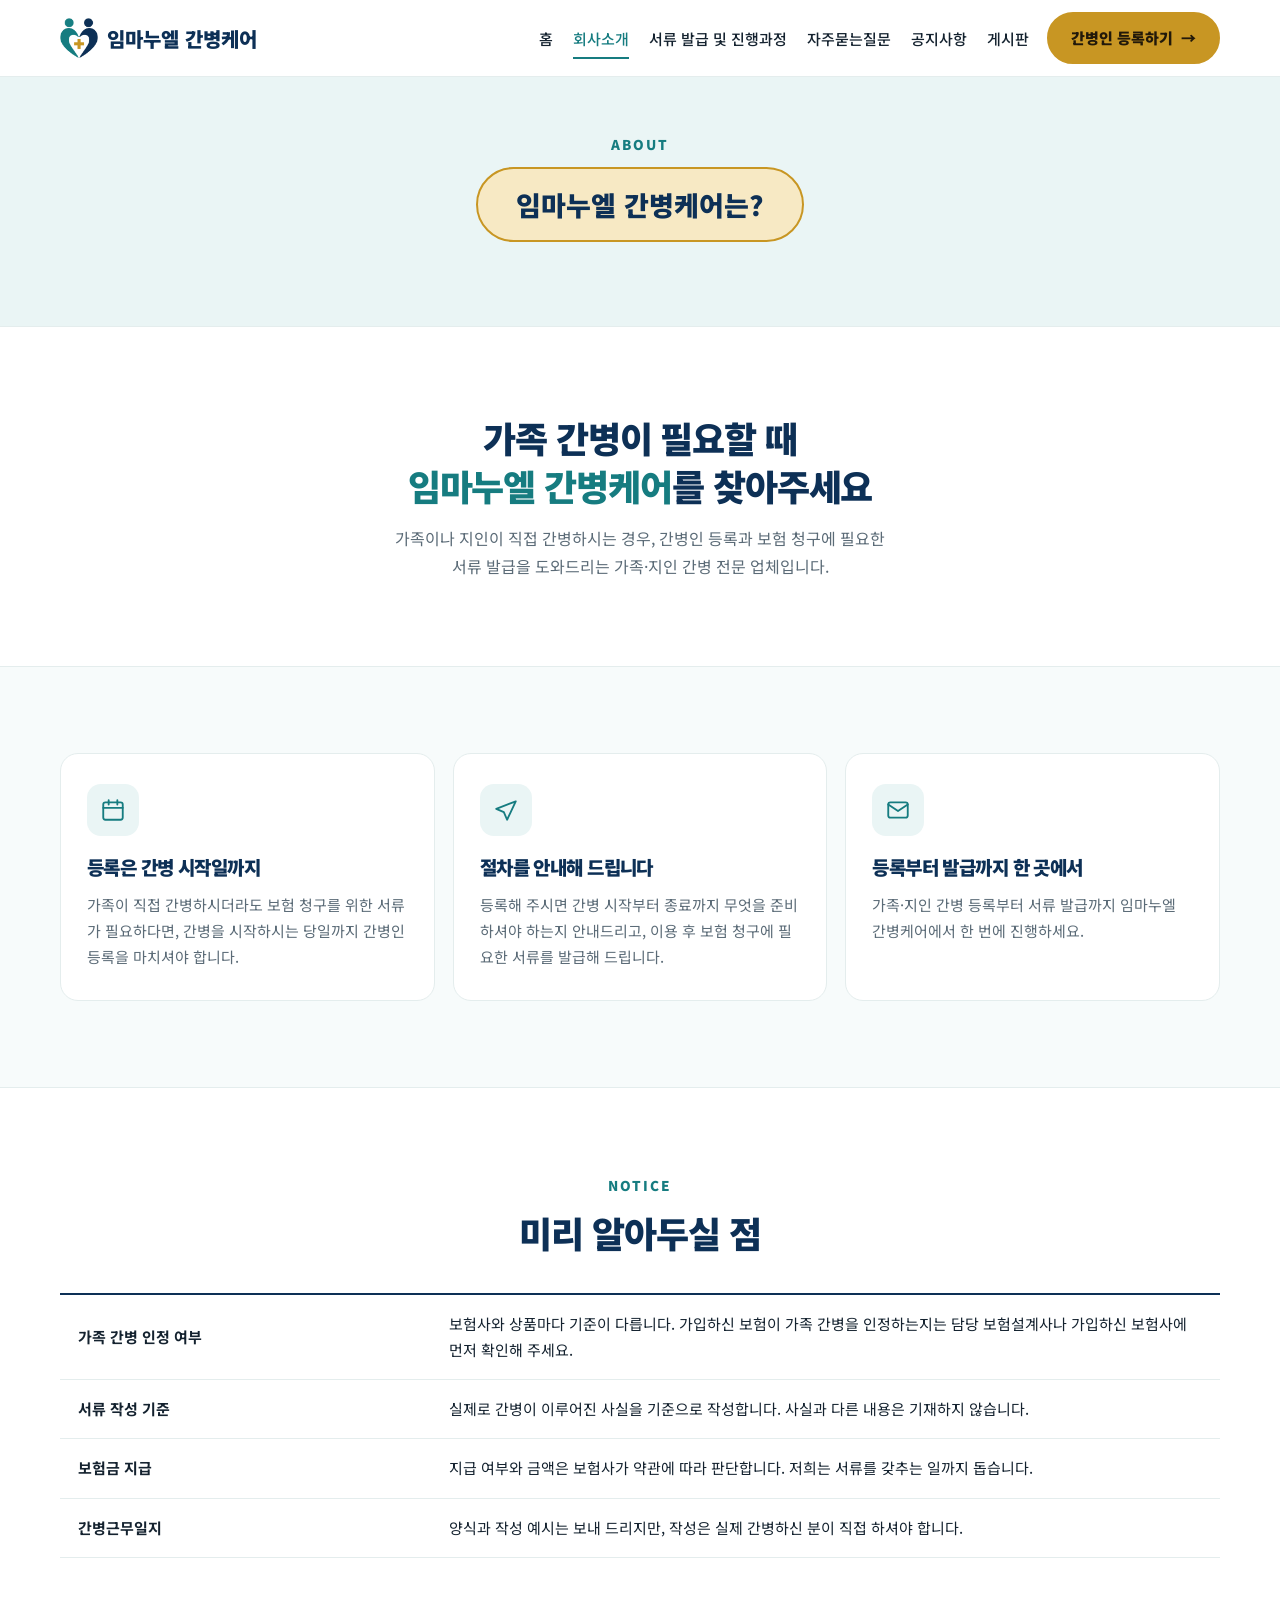
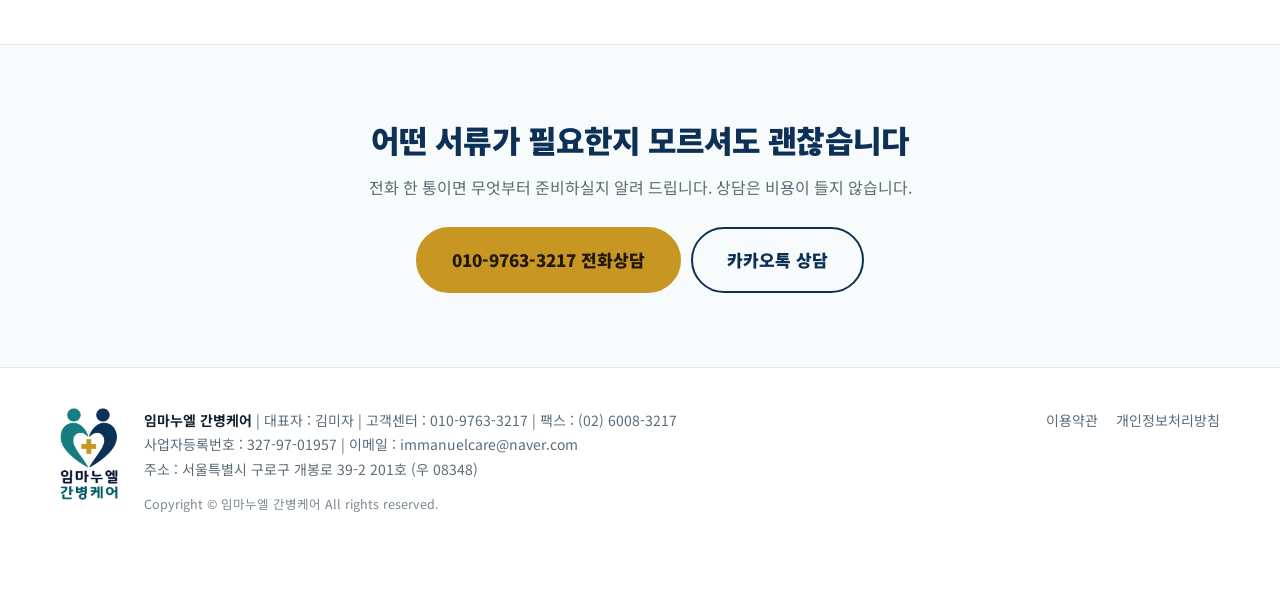
==== about.html @ 87d71054 "임마눙레 간병케어 사이트 1안 초안" ====
<!DOCTYPE html>
<html lang="ko">
<head>
<meta charset="utf-8">
<meta name="viewport" content="width=device-width, initial-scale=1">
<meta name="color-scheme" content="light only">
<title>회사소개 | 임마누엘 간병케어</title>
<meta name="description" content="임마누엘 간병케어 - 가족·지인 간병 서류 대행. 간병인 등록부터 보험사 제출용 서류 발급까지.">
<link rel="preconnect" href="https://fonts.googleapis.com">
<link rel="preconnect" href="https://fonts.gstatic.com" crossorigin>
<link href="https://fonts.googleapis.com/css2?family=Noto+Sans+KR:wght@400;500;700;900&display=swap" rel="stylesheet">
<link rel="stylesheet" href="style.css">
</head>
<body>

<header class="hd"><div class="wrap hd-in">
  <a class="brand" href="index.html"><img src="img/logo-mark.png" alt="임마누엘 간병케어 로고">임마누엘 간병케어</a>
  <button class="mbtn" id="mbtn" aria-expanded="false" aria-controls="nav">메뉴</button>
  <nav class="nav" id="nav"><ul><li><a href="index.html">홈</a></li><li><a href="about.html" class="on">회사소개</a></li><li><a href="process.html">서류 발급 및 진행과정</a></li><li><a href="faq.html">자주묻는질문</a></li><li><a href="notice.html">공지사항</a></li><li><a href="board.html">게시판</a></li></ul></nav>
  <a class="pill" href="process.html">간병인 등록하기 &nbsp;&rarr;</a>
</div></header>


<div class="subhead"><div class="wrap">
  <p class="lab">ABOUT</p>
  <span class="badge-tit">임마누엘 간병케어는?</span>
</div></div>

<section class="sec"><div class="wrap">
  <h2 class="tit">가족 간병이 필요할 때<br><span style="color:var(--teal)">임마누엘 간병케어</span>를 찾아주세요</h2>
  <p class="tit-sub">가족이나 지인이 직접 간병하시는 경우, 간병인 등록과 보험 청구에 필요한<br>
     서류 발급을 도와드리는 가족·지인 간병 전문 업체입니다.</p>
</div></section>

<section class="sec soft"><div class="wrap">
  <div class="grid g3" style="margin-top:0">
    <div class="box"><span class="ico"><svg width="26" height="26" viewBox="0 0 24 24" fill="none" stroke="currentColor" stroke-width="1.7" stroke-linecap="round" stroke-linejoin="round"><rect x="3" y="5" width="18" height="16" rx="2"/><path d="M3 10h18M8 3v4M16 3v4"/></svg></span><h4>등록은 간병 시작일까지</h4>
      <p>가족이 직접 간병하시더라도 보험 청구를 위한 서류가 필요하다면,
         간병을 시작하시는 당일까지 간병인 등록을 마치셔야 합니다.</p></div>
    <div class="box"><span class="ico"><svg width="26" height="26" viewBox="0 0 24 24" fill="none" stroke="currentColor" stroke-width="1.7" stroke-linecap="round" stroke-linejoin="round"><path d="M21 4 3 11l7 3 3 7 8-17Z"/></svg></span><h4>절차를 안내해 드립니다</h4>
      <p>등록해 주시면 간병 시작부터 종료까지 무엇을 준비하셔야 하는지 안내드리고,
         이용 후 보험 청구에 필요한 서류를 발급해 드립니다.</p></div>
    <div class="box"><span class="ico"><svg width="26" height="26" viewBox="0 0 24 24" fill="none" stroke="currentColor" stroke-width="1.7" stroke-linecap="round" stroke-linejoin="round"><rect x="3" y="5" width="18" height="14" rx="2"/><path d="m3 7 9 6 9-6"/></svg></span><h4>등록부터 발급까지 한 곳에서</h4>
      <p>가족·지인 간병 등록부터 서류 발급까지 임마누엘 간병케어에서 한 번에 진행하세요.</p></div>
  </div>
</div></section>

<section class="sec"><div class="wrap">
  <p class="lab">NOTICE</p>
  <h2 class="tit">미리 알아두실 점</h2>
  <div class="scroll" style="margin-top:36px"><table class="tbl">
    <tbody>
      <tr><th style="width:32%">가족 간병 인정 여부</th>
        <td>보험사와 상품마다 기준이 다릅니다. 가입하신 보험이 가족 간병을 인정하는지는
            담당 보험설계사나 가입하신 보험사에 먼저 확인해 주세요.</td></tr>
      <tr><th>서류 작성 기준</th>
        <td>실제로 간병이 이루어진 사실을 기준으로 작성합니다. 사실과 다른 내용은 기재하지 않습니다.</td></tr>
      <tr><th>보험금 지급</th>
        <td>지급 여부와 금액은 보험사가 약관에 따라 판단합니다. 저희는 서류를 갖추는 일까지 돕습니다.</td></tr>
      <tr><th>간병근무일지</th>
        <td>양식과 작성 예시는 보내 드리지만, 작성은 실제 간병하신 분이 직접 하셔야 합니다.</td></tr>
    </tbody>
  </table></div>
</div></section>

<div class="bottom"><div class="wrap">
  <h3>어떤 서류가 필요한지 모르셔도 괜찮습니다</h3>
  <p>전화 한 통이면 무엇부터 준비하실지 알려 드립니다. 상담은 비용이 들지 않습니다.</p>
  <div class="cta">
    <a class="pill lg" href="tel:01097633217">010-9763-3217 전화상담</a>
    <a class="pill lg ghost" href="http://pf.kakao.com/_xatFiX" target="_blank" rel="noopener">카카오톡 상담</a>
  </div>
</div></div>


<footer class="ft"><div class="wrap ft-in">
  <img src="img/logo-full.png" alt="임마누엘 간병케어">
  <div>
    <p><b>임마누엘 간병케어</b> | 대표자 : 김미자 | 고객센터 : 010-9763-3217 | 팩스 : (02) 6008-3217<br>
       사업자등록번호 : 327-97-01957 | 이메일 : immanuelcare@naver.com<br>
       주소 : 서울특별시 구로구 개봉로 39-2 201호 (우 08348)</p>
    <p class="cp">Copyright © 임마누엘 간병케어 All rights reserved.</p>
  </div>
  <ul class="links"><li><a href="#">이용약관</a></li><li><a href="#">개인정보처리방침</a></li></ul>
</div></footer>

<div class="mbar"><ul>
  <li><a href="tel:01097633217"><svg width="21" height="21" viewBox="0 0 24 24" fill="none" stroke="currentColor" stroke-width="1.7" stroke-linecap="round" stroke-linejoin="round"><path d="M5 4h4l2 5-2.5 1.5a11 11 0 0 0 5 5L15 13l5 2v4a2 2 0 0 1-2 2A16 16 0 0 1 3 6a2 2 0 0 1 2-2Z"/></svg>전화상담</a></li>
  <li><a href="http://pf.kakao.com/_xatFiX" target="_blank" rel="noopener"><svg width="21" height="21" viewBox="0 0 24 24" fill="none" stroke="currentColor" stroke-width="1.7" stroke-linecap="round" stroke-linejoin="round"><path d="M21 12c0 4-4 7-9 7-1 0-2-.1-2.9-.4L4 20l1.3-3.2A6.6 6.6 0 0 1 3 12c0-4 4-7 9-7s9 3 9 7Z"/></svg>카톡상담</a></li>
  <li><a href="process.html"><svg width="21" height="21" viewBox="0 0 24 24" fill="none" stroke="currentColor" stroke-width="1.7" stroke-linecap="round" stroke-linejoin="round"><path d="M8 3h8l3 3v15H5V6l3-3Z"/><path d="M9 12h6M9 16h4"/></svg>진행과정</a></li>
</ul></div>


<script>
var b=document.getElementById('mbtn'),n=document.getElementById('nav');
if(b){b.addEventListener('click',function(){var o=n.classList.toggle('open');
  b.setAttribute('aria-expanded',o?'true':'false');});}
</script>

</body>
</html>
---- style.css ----
:root{
  --navy:#0D3056; --navy-deep:#0A2240;
  --teal:#167C80; --teal-deep:#0F5A5D; --teal-pale:#EAF5F5;
  --gold:#C89623; --gold-soft:#F7E9C4; --gold-pale:#FDF7E8;
  --bg:#FFFFFF; --soft:#F7FBFB; --card:#FFFFFF; --line:#E4EDED;
  --ink:#14222F; --ink-soft:#5B6B77;
  --r:18px; --r-lg:26px;
  --sans:"Noto Sans KR",system-ui,-apple-system,"Malgun Gothic",sans-serif;
  --wrap:1160px;
}
*{box-sizing:border-box}
body{margin:0;background:var(--bg);color:var(--ink);font-family:var(--sans);
  font-size:16px;line-height:1.75;-webkit-text-size-adjust:100%}
img{max-width:100%;display:block}
a{color:inherit;text-decoration:none}
ul{margin:0;padding:0;list-style:none}
p{margin:0}
h1,h2,h3,h4{margin:0;line-height:1.35;letter-spacing:-.03em;font-weight:900}
:focus-visible{outline:3px solid var(--gold);outline-offset:3px;border-radius:6px}
.wrap{width:min(100% - 36px,var(--wrap));margin-inline:auto}

/* 헤더 */
.hd{position:sticky;top:0;z-index:50;background:var(--bg);border-bottom:1px solid var(--line)}
.hd-in{display:flex;align-items:center;gap:18px;min-height:76px}
.brand{display:flex;align-items:center;gap:9px;font-weight:900;font-size:20px;
  color:var(--navy);white-space:nowrap;flex:none}
.brand img{width:38px}
.nav{margin-left:auto}
.nav ul{display:flex;gap:20px}
.nav a{font-size:15px;font-weight:500;padding:8px 0;border-bottom:2px solid transparent;
  white-space:nowrap}
.nav a:hover,.nav a.on{color:var(--teal);border-bottom-color:var(--teal)}
.pill{display:inline-flex;align-items:center;gap:7px;background:var(--gold);color:#22190A;
  border:2px solid var(--gold);border-radius:999px;padding:11px 22px;font-weight:900;font-size:15px}
.pill:hover{background:var(--navy);border-color:var(--navy);color:#fff}
.pill.lg{padding:16px 34px;font-size:17px}
.pill.ghost{background:transparent;border-color:var(--navy);color:var(--navy)}
.pill.ghost:hover{background:var(--navy);color:#fff}
.mbtn{display:none;margin-left:auto;background:none;border:1px solid var(--line);
  border-radius:8px;padding:9px 12px;font:inherit;color:inherit;cursor:pointer}

/* 히어로 */
.hero{padding:82px 0 70px;background:
  radial-gradient(90% 120% at 100% 0%,var(--teal-pale) 0%,transparent 58%),var(--bg)}
.hero h1{font-size:clamp(30px,4.6vw,52px);line-height:1.28}
.hero h1 em{font-style:normal;color:var(--teal)}
.hero p{margin-top:20px;color:var(--ink-soft);max-width:46ch;font-size:17px}
.hero .cta{margin-top:32px;display:flex;gap:10px;flex-wrap:wrap}

/* 퀵 + 빠른상담 */
.quickrow{display:grid;grid-template-columns:1.35fr 1fr;gap:18px;padding-bottom:20px}
.quickcard{background:var(--card);border:1px solid var(--line);border-radius:var(--r-lg);padding:26px 18px}
.quickcard ul{display:grid;grid-template-columns:repeat(4,1fr)}
.quickcard a{display:flex;flex-direction:column;align-items:center;gap:11px;padding:10px 4px;
  font-size:14px;font-weight:700;text-align:center}
.qi{width:56px;height:56px;border-radius:50%;background:var(--teal-pale);color:var(--teal);
  display:grid;place-items:center}
.quickcard a:hover .qi{background:var(--teal);color:#fff}
.callcard{background:var(--navy);color:#fff;border-radius:var(--r-lg);padding:28px 30px;
  display:flex;align-items:center;justify-content:space-between;gap:16px}
.callcard b{display:block;font-size:19px;color:var(--gold);letter-spacing:-.02em}
.callcard .num{font-size:clamp(24px,3.4vw,31px);font-weight:900;letter-spacing:-.03em;margin-top:6px;display:block}
.callcard small{display:block;color:#AFC5D8;font-size:13px;margin-top:6px}
.callcard svg{flex:none;opacity:.9}

/* 섹션 */
.sec{padding:86px 0}
.sec.soft{background:var(--soft);border-block:1px solid var(--line)}
.lab{text-align:center;color:var(--teal);font-size:13.5px;font-weight:900;letter-spacing:.16em;margin-bottom:10px}
.tit{text-align:center;font-size:clamp(25px,3.4vw,36px);color:var(--navy)}
.tit-sub{text-align:center;color:var(--ink-soft);margin-top:14px}
.badge-tit{display:block;width:max-content;margin:0 auto 34px;background:var(--gold-soft);
  border:2px solid var(--gold);border-radius:999px;padding:12px 38px;
  font-size:clamp(20px,2.6vw,27px);font-weight:900;color:var(--navy)}

/* 카드 그리드 */
.grid{display:grid;gap:18px;margin-top:40px}
.g2{grid-template-columns:repeat(2,1fr)}
.g3{grid-template-columns:repeat(3,1fr)}
.g4{grid-template-columns:repeat(4,1fr)}
.box{background:var(--card);border:1px solid var(--line);border-radius:var(--r);padding:30px 26px}
.box h4{font-size:19px;color:var(--navy)}
.box p{margin-top:12px;font-size:15px;color:var(--ink-soft)}
.box .ico{width:52px;height:52px;border-radius:14px;background:var(--teal-pale);color:var(--teal);
  display:grid;place-items:center;margin-bottom:18px}

/* 번호 카드 */
.step{position:relative;background:var(--card);border:1px solid var(--line);
  border-radius:var(--r);padding:32px 26px 28px}
.no{width:38px;height:38px;border-radius:50%;background:var(--teal);color:#fff;
  display:grid;place-items:center;font-weight:900;font-size:14px;margin-bottom:16px}
.step h4{font-size:19px;color:var(--navy)}
.step p{margin-top:11px;font-size:15px;color:var(--ink-soft)}
.step .hl{margin-top:16px;background:var(--gold-pale);border:1px solid var(--gold-soft);
  border-radius:12px;padding:13px 15px;font-size:14px;color:var(--ink)}
.step .docs{margin-top:16px;display:grid;gap:8px}
.step .docs li{background:var(--teal-pale);border-radius:10px;padding:10px 14px;
  font-size:14px;font-weight:700;color:var(--teal-deep)}
.notebox{background:var(--navy);color:#DCE9F3;border-radius:var(--r);padding:26px;font-size:14.5px}
.notebox b{color:var(--gold);display:block;margin-bottom:8px}

/* FAQ */
.faq{max-width:840px;margin:0 auto}
.faq details{background:var(--card);border:1px solid var(--line);border-radius:14px;
  margin-bottom:12px;overflow:hidden}
.faq summary{list-style:none;cursor:pointer;padding:19px 24px;font-weight:700;font-size:16px;
  display:flex;justify-content:space-between;gap:14px;align-items:center}
.faq summary::-webkit-details-marker{display:none}
.faq summary::after{content:"+";color:var(--teal);font-weight:900;font-size:20px;flex:none}
.faq details[open] summary::after{content:"−"}
.faq details[open] summary{color:var(--teal)}
.faq .ans{padding:0 24px 22px;color:var(--ink-soft);font-size:15px;border-top:1px solid var(--line);padding-top:18px}
.faq-lead{display:grid;grid-template-columns:.8fr 1.4fr;gap:34px;align-items:start}
.faq-lead h3{font-size:clamp(22px,2.8vw,30px);color:var(--navy)}
.faq-lead p{margin-top:14px;color:var(--ink-soft);font-size:15px}

/* 서브 상단 */
.subhead{background:var(--teal-pale);padding:56px 0 50px;text-align:center;border-bottom:1px solid var(--line)}

/* 목록 / 게시판 */
.empty{text-align:center;padding:90px 0;color:var(--ink-soft)}
.empty svg{margin:0 auto 16px;color:var(--line)}
.plist li{border-bottom:1px solid var(--line)}
.plist a{display:flex;justify-content:space-between;gap:16px;padding:20px 4px}
.plist a:hover{color:var(--teal)}
.plist time{color:var(--ink-soft);font-size:14px;white-space:nowrap}
.pcard{background:var(--card);border:1px solid var(--line);border-radius:var(--r);overflow:hidden}
.pcard .thumb{aspect-ratio:16/10;background:var(--gold-pale);display:grid;place-items:center;
  color:var(--gold);font-weight:900;font-size:19px;text-align:center;padding:16px;
  border-bottom:1px solid var(--line)}
.pcard .body{padding:20px 22px}
.pcard h4{font-size:17px;color:var(--navy)}
.pcard p{margin-top:9px;font-size:14px;color:var(--ink-soft)}
.pcard .meta{margin-top:14px;font-size:13px;color:var(--ink-soft)}

/* 표 */
.tbl{width:100%;border-collapse:collapse;font-size:15px;border-top:2px solid var(--navy);
  background:var(--card)}
.tbl th,.tbl td{padding:16px 18px;border-bottom:1px solid var(--line);text-align:left}
.tbl thead th{background:var(--teal-pale);color:var(--navy);font-weight:900}
.tbl td.p{color:var(--teal);font-weight:900;white-space:nowrap}
.scroll{overflow-x:auto}
.note{margin-top:16px;font-size:14px;color:var(--ink-soft)}

/* 하단 CTA */
.bottom{text-align:center;padding:74px 0;background:var(--soft);border-top:1px solid var(--line)}
.bottom h3{font-size:clamp(22px,3vw,31px);color:var(--navy)}
.bottom p{margin-top:12px;color:var(--ink-soft)}
.bottom .cta{margin-top:26px;display:flex;gap:10px;justify-content:center;flex-wrap:wrap}

/* 푸터 */
.ft{background:var(--bg);border-top:1px solid var(--line);padding:40px 0 92px;
  font-size:14px;color:var(--ink-soft)}
.ft-in{display:flex;gap:26px;align-items:flex-start;flex-wrap:wrap}
.ft img{width:58px;flex:none}
.ft b{color:var(--ink)}
.ft .links{margin-left:auto;display:flex;gap:18px}
.ft .links a:hover{color:var(--teal)}
.ft .cp{margin-top:12px;font-size:12.5px;color:var(--ink-soft);opacity:.8}

/* 모바일 바 */
.mbar{display:none;position:fixed;left:0;right:0;bottom:0;z-index:60;
  background:var(--bg);border-top:1px solid var(--line)}
.mbar ul{display:grid;grid-template-columns:repeat(3,1fr)}
.mbar li+li{border-left:1px solid var(--line)}
.mbar a{display:flex;flex-direction:column;align-items:center;gap:2px;padding:10px 4px;
  font-size:12px;font-weight:700}
.mbar svg{color:var(--teal)}

@media (max-width:1000px){
  .quickrow{grid-template-columns:1fr}
  .g4{grid-template-columns:repeat(2,1fr)}
  .g3{grid-template-columns:repeat(2,1fr)}
  .faq-lead{grid-template-columns:1fr}
}
@media (max-width:1080px){
  .mbtn{display:block}
  .nav{position:absolute;left:0;right:0;top:100%;background:var(--bg);
    border-bottom:1px solid var(--line);display:none;padding:6px 18px 14px}
  .nav.open{display:block}
  .nav ul{flex-direction:column;gap:0}
  .nav a{display:block;padding:13px 0;border-bottom:1px solid var(--line)}
  .hd .pill{display:none}
  .sec{padding:60px 0}
  .hero{padding:56px 0 48px}
  .g2,.g3,.g4{grid-template-columns:1fr}
  .callcard{flex-direction:column;align-items:flex-start}
  .mbar{display:block}
}
@media (max-width:480px){
  .quickcard ul{grid-template-columns:repeat(2,1fr)}
  .badge-tit{padding:10px 24px}
}
@media (prefers-reduced-motion:reduce){*{transition:none!important;animation:none!important}}
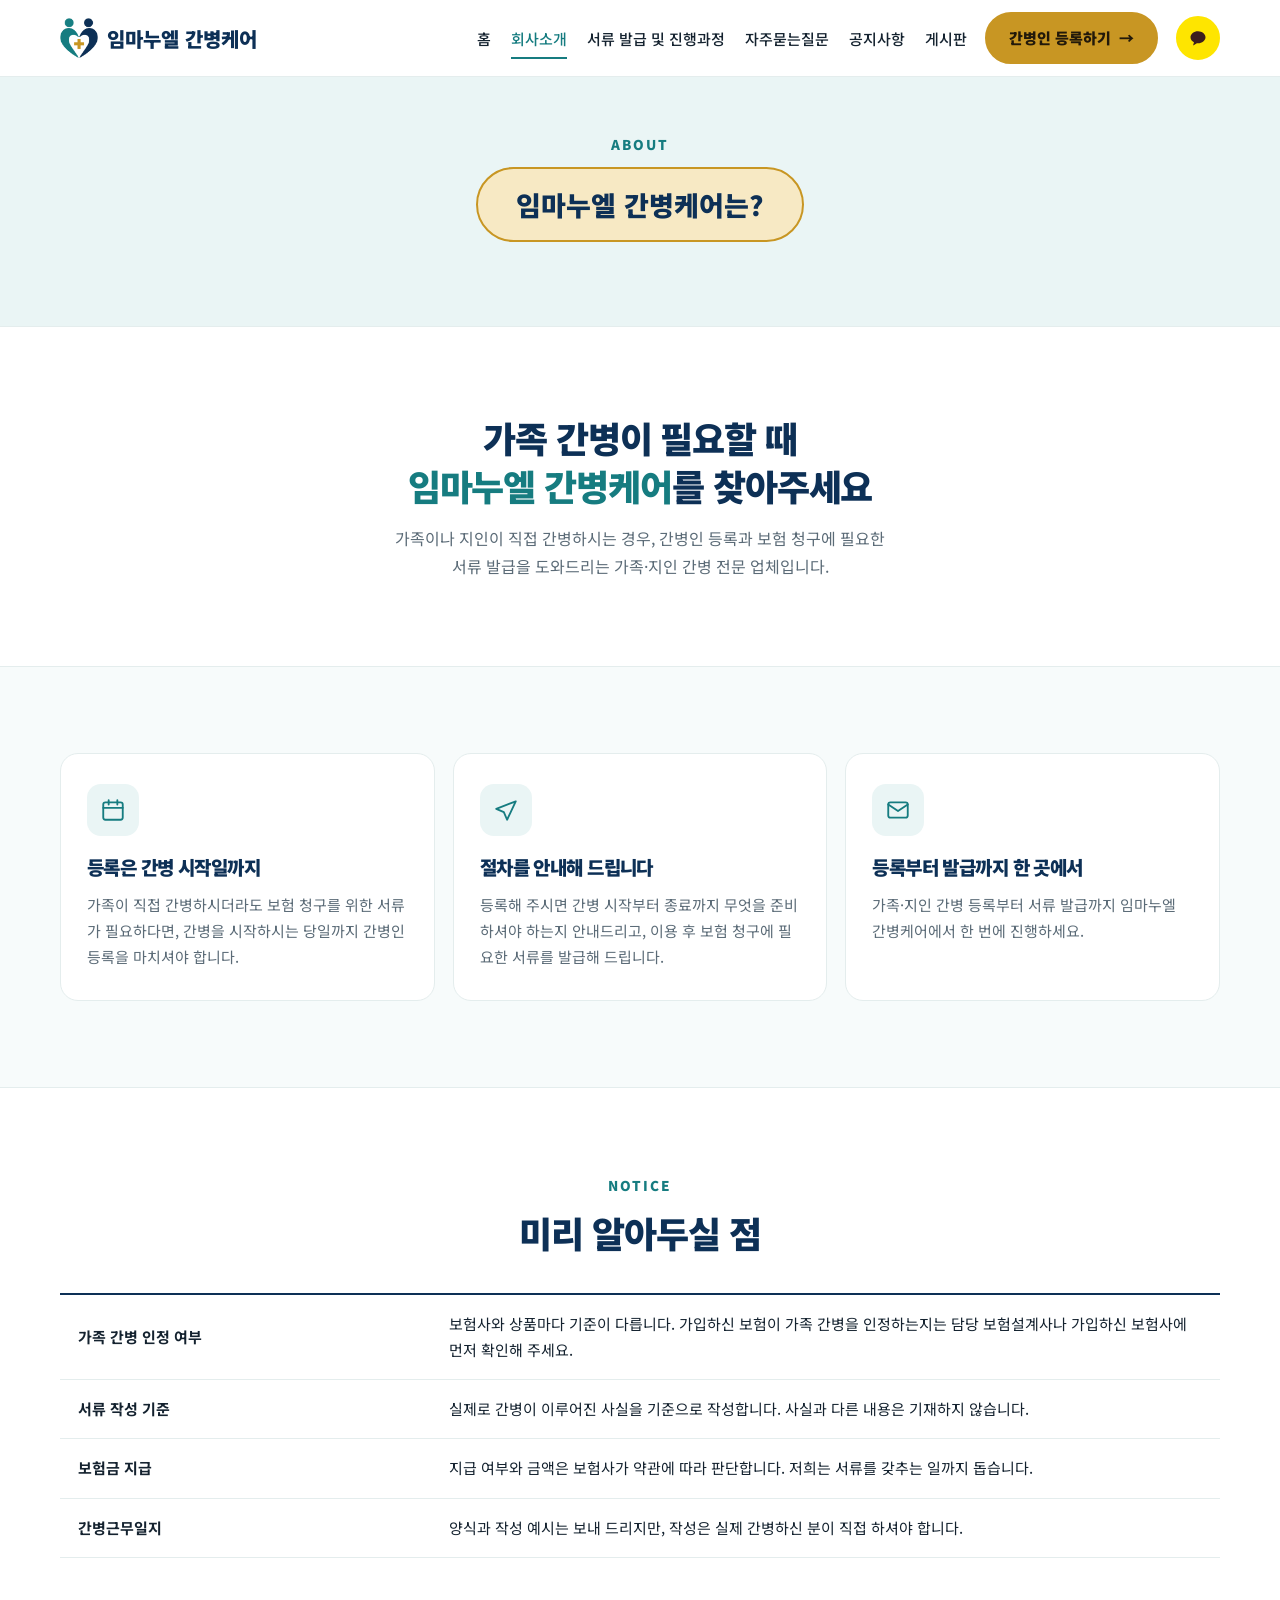
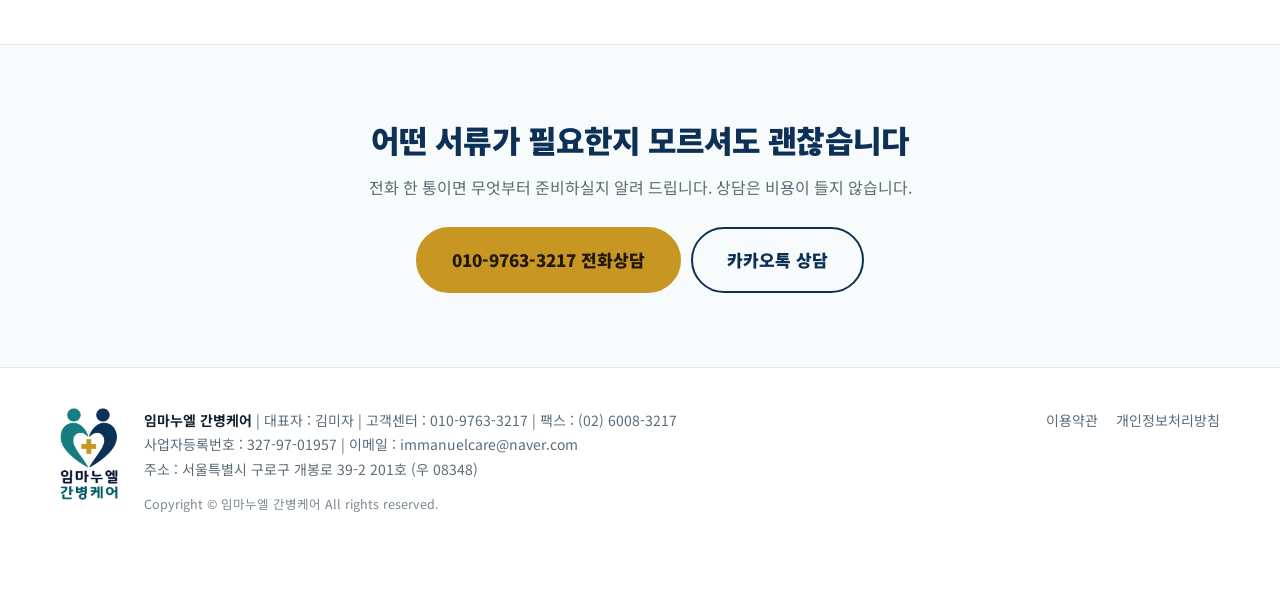
==== commit 1e9f1685: "헤더에 카카오톡 상담 버튼 추가 - 모든 페이지 헤더의 간병인 등록하기 버튼 오른쪽에 추가 (새 탭) - 1280px 이하에서는 아이콘만, 모바일에서는 메뉴 버튼 옆에 표시  Co" ====
--- a/about.html
+++ b/about.html
@@ -18,6 +18,7 @@
   <button class="mbtn" id="mbtn" aria-expanded="false" aria-controls="nav">메뉴</button>
   <nav class="nav" id="nav"><ul><li><a href="index.html">홈</a></li><li><a href="about.html" class="on">회사소개</a></li><li><a href="process.html">서류 발급 및 진행과정</a></li><li><a href="faq.html">자주묻는질문</a></li><li><a href="notice.html">공지사항</a></li><li><a href="board.html">게시판</a></li></ul></nav>
   <a class="pill" href="process.html">간병인 등록하기 &nbsp;&rarr;</a>
+  <a class="pill kakao" href="http://pf.kakao.com/_xatFiX" target="_blank" rel="noopener noreferrer" aria-label="카카오톡 상담 (새 창)"><svg width="18" height="18" viewBox="0 0 24 24" fill="currentColor" aria-hidden="true"><path d="M12 3C6.5 3 2 6.6 2 11c0 2.8 1.8 5.3 4.6 6.7l-1 3.6c-.1.4.3.7.6.5l4.3-2.8c.5.1 1 .1 1.5.1 5.5 0 10-3.6 10-8S17.5 3 12 3z"/></svg><span class="kakao-txt">카카오톡 상담</span></a>
 </div></header>
 
 
--- a/style.css
+++ b/style.css
@@ -37,6 +37,10 @@
 .pill.lg{padding:16px 34px;font-size:17px}
 .pill.ghost{background:transparent;border-color:var(--navy);color:var(--navy)}
 .pill.ghost:hover{background:var(--navy);color:#fff}
+.hd .pill{white-space:nowrap;flex:none}
+.pill.kakao{background:#FEE500;border-color:#FEE500;color:#3C1E1E}
+.pill.kakao:hover{background:#F2D900;border-color:#F2D900;color:#3C1E1E}
+.pill.kakao svg{flex:none}
 .mbtn{display:none;margin-left:auto;background:none;border:1px solid var(--line);
   border-radius:8px;padding:9px 12px;font:inherit;color:inherit;cursor:pointer}
 
@@ -174,6 +178,11 @@
   .g3{grid-template-columns:repeat(2,1fr)}
   .faq-lead{grid-template-columns:1fr}
 }
+/* 헤더 폭이 좁을 때 카카오 버튼은 아이콘만 */
+@media (max-width:1280px){
+  .hd .pill.kakao{padding:0;width:44px;height:44px;justify-content:center}
+  .hd .kakao-txt{position:absolute;width:1px;height:1px;overflow:hidden;clip:rect(0 0 0 0);white-space:nowrap}
+}
 @media (max-width:1080px){
   .mbtn{display:block}
   .nav{position:absolute;left:0;right:0;top:100%;background:var(--bg);
@@ -182,6 +191,8 @@
   .nav ul{flex-direction:column;gap:0}
   .nav a{display:block;padding:13px 0;border-bottom:1px solid var(--line)}
   .hd .pill{display:none}
+  .hd .pill.kakao{display:inline-flex;margin-left:auto;order:1}
+  .mbtn{margin-left:0;order:2}
   .sec{padding:60px 0}
   .hero{padding:56px 0 48px}
   .g2,.g3,.g4{grid-template-columns:1fr}
@@ -189,6 +200,10 @@
   .mbar{display:block}
 }
 @media (max-width:480px){
+  .hd-in{gap:8px}
+  .hd .pill.kakao{width:40px;height:40px}
+  .brand{font-size:18px}
+  .brand img{width:34px}
   .quickcard ul{grid-template-columns:repeat(2,1fr)}
   .badge-tit{padding:10px 24px}
 }
